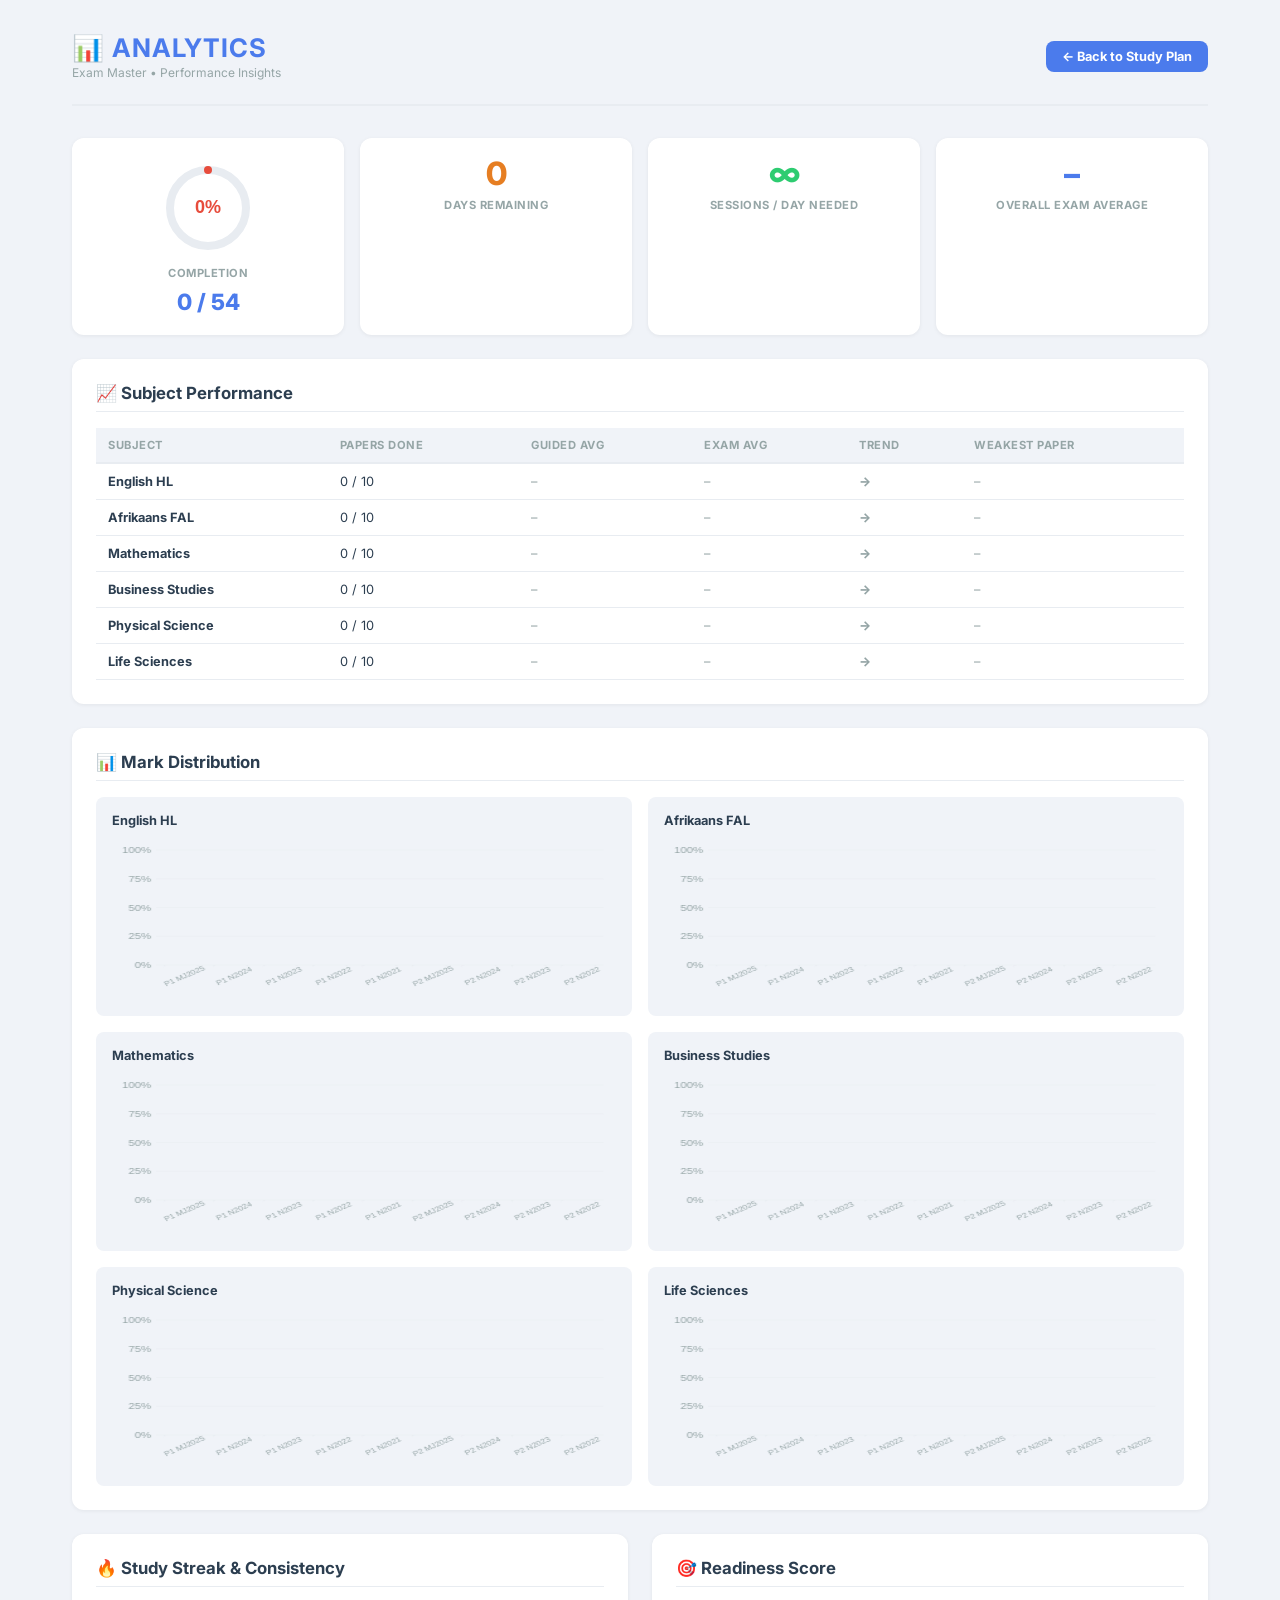
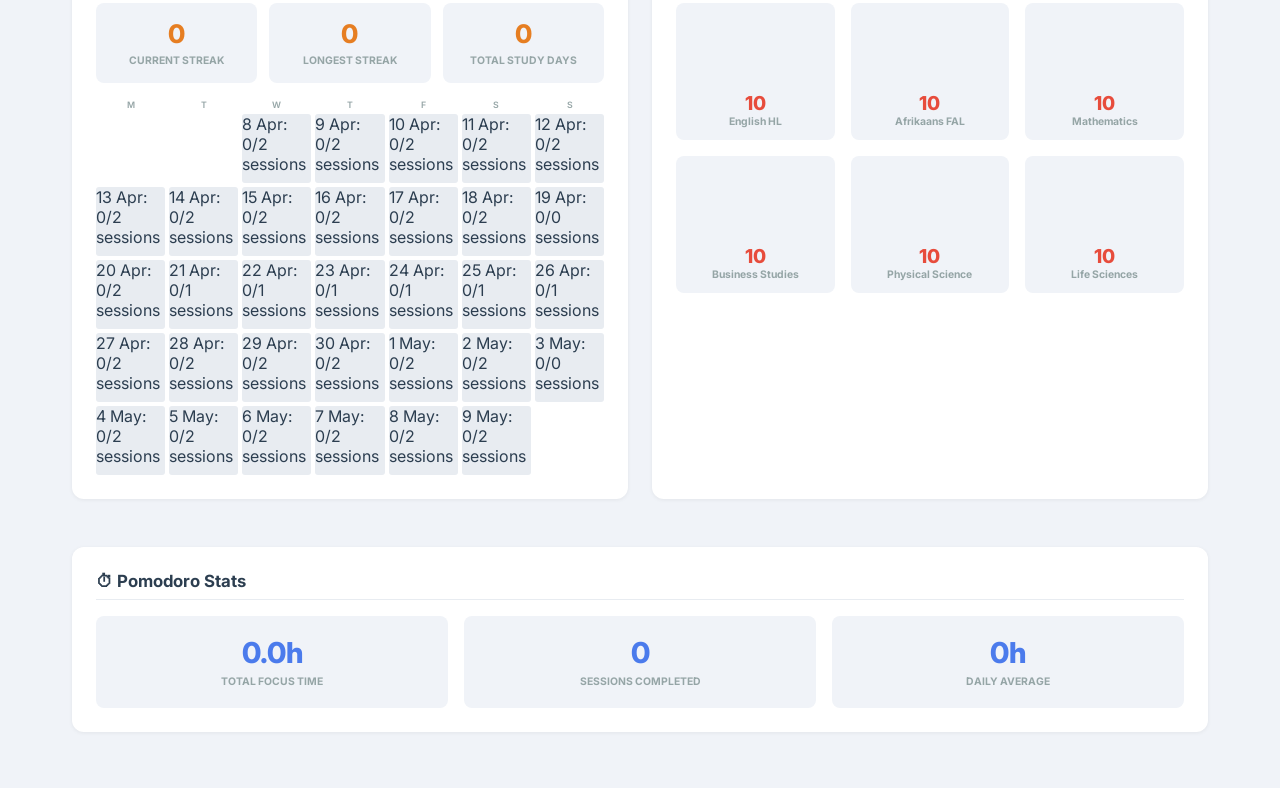
==== dashboard.html @ ef20d49c "Add full Analytics Dashboard with 6 sections: progress, performance table, mark charts, streak heatm" ====
<!DOCTYPE html>
<html lang="en">
<head>
    <meta charset="UTF-8">
    <meta name="viewport" content="width=device-width, initial-scale=1.0">
    <title>Exam Master – Analytics Dashboard</title>
    <meta name="description" content="Performance analytics and insights for Grade 12 NSC 2026 exam preparation.">
    <link rel="stylesheet" href="dashboard.css">
    <link rel="preconnect" href="https://fonts.googleapis.com">
    <link rel="preconnect" href="https://fonts.gstatic.com" crossorigin>
    <link href="https://fonts.googleapis.com/css2?family=Inter:wght@400;500;600;700;800&display=swap" rel="stylesheet">
</head>
<body>

    <!-- Header -->
    <header class="dash-header">
        <div>
            <h1>📊 ANALYTICS</h1>
            <p>Exam Master • Performance Insights</p>
        </div>
        <a href="index.html" class="back-btn">← Back to Study Plan</a>
    </header>

    <!-- Section 1: Hero Stats -->
    <section class="hero-strip" aria-label="Key statistics">
        <div class="hero-card">
            <canvas id="progress-ring" width="100" height="100"></canvas>
            <div class="hero-label">Completion</div>
            <div class="hero-value" id="hero-completion">0%</div>
        </div>
        <div class="hero-card">
            <div class="hero-big warn" id="hero-days">--</div>
            <div class="hero-label">Days Remaining</div>
        </div>
        <div class="hero-card">
            <div class="hero-big" id="hero-pace">--</div>
            <div class="hero-label">Sessions / Day Needed</div>
        </div>
        <div class="hero-card">
            <div class="hero-big" id="hero-exam-avg">–</div>
            <div class="hero-label">Overall Exam Average</div>
        </div>
    </section>

    <!-- Section 2: Subject Performance Table -->
    <section class="dash-section" aria-label="Subject performance">
        <h2>📈 Subject Performance</h2>
        <div class="table-wrap">
            <table id="perf-table">
                <thead>
                    <tr>
                        <th>Subject</th>
                        <th>Papers Done</th>
                        <th>Guided Avg</th>
                        <th>Exam Avg</th>
                        <th>Trend</th>
                        <th>Weakest Paper</th>
                    </tr>
                </thead>
                <tbody id="perf-tbody"></tbody>
            </table>
        </div>
    </section>

    <!-- Section 3: Mark Distribution -->
    <section class="dash-section" aria-label="Mark distribution charts">
        <h2>📊 Mark Distribution</h2>
        <div class="chart-grid" id="mark-charts"></div>
    </section>

    <!-- Section 4 & 5: Streak + Readiness -->
    <div class="split-section">
        <section class="dash-section" aria-label="Study streak">
            <h2>🔥 Study Streak & Consistency</h2>
            <div class="streak-stats">
                <div class="streak-card">
                    <div class="streak-big" id="current-streak">0</div>
                    <div class="streak-label">Current Streak</div>
                </div>
                <div class="streak-card">
                    <div class="streak-big" id="longest-streak">0</div>
                    <div class="streak-label">Longest Streak</div>
                </div>
                <div class="streak-card">
                    <div class="streak-big" id="total-study-days">0</div>
                    <div class="streak-label">Total Study Days</div>
                </div>
            </div>
            <div id="heatmap" class="heatmap-grid"></div>
        </section>

        <section class="dash-section" aria-label="Readiness scores">
            <h2>🎯 Readiness Score</h2>
            <div class="readiness-grid" id="readiness-grid"></div>
        </section>
    </div>

    <!-- Section 6: Pomodoro Stats -->
    <section class="dash-section" aria-label="Pomodoro statistics">
        <h2>⏱ Pomodoro Stats</h2>
        <div class="pomo-stats">
            <div class="pomo-card">
                <div class="pomo-big" id="pomo-total-hours">0h</div>
                <div class="pomo-label">Total Focus Time</div>
            </div>
            <div class="pomo-card">
                <div class="pomo-big" id="pomo-sessions">0</div>
                <div class="pomo-label">Sessions Completed</div>
            </div>
            <div class="pomo-card">
                <div class="pomo-big" id="pomo-daily-avg">0h</div>
                <div class="pomo-label">Daily Average</div>
            </div>
        </div>
    </section>

    <script src="dashboard.js"></script>
</body>
</html>
---- dashboard.css ----
:root {
    --primary: #4b7bec;
    --secondary: #e67e22;
    --success: #2ecc71;
    --danger: #e74c3c;
    --bg-main: #f0f3f8;
    --bg-card: #ffffff;
    --text-main: #2c3e50;
    --text-muted: #95a5a6;
    --glass: #e8ecf1;
    --font: 'Inter', -apple-system, sans-serif;
}

* { margin: 0; padding: 0; box-sizing: border-box; }

body {
    font-family: var(--font);
    background: var(--bg-main);
    color: var(--text-main);
    min-height: 100vh;
    padding: 2rem;
    max-width: 1200px;
    margin: 0 auto;
}

/* ── Header ── */
.dash-header {
    display: flex;
    justify-content: space-between;
    align-items: center;
    margin-bottom: 2rem;
    padding-bottom: 1.5rem;
    border-bottom: 2px solid var(--glass);
}

.dash-header h1 {
    font-size: 1.6rem;
    color: var(--primary);
    letter-spacing: 1px;
}

.dash-header p {
    font-size: 0.75rem;
    color: var(--text-muted);
    margin-top: 2px;
}

.back-btn {
    display: inline-flex;
    align-items: center;
    gap: 6px;
    padding: 8px 16px;
    background: var(--primary);
    color: #fff;
    text-decoration: none;
    border-radius: 8px;
    font-size: 0.8rem;
    font-weight: 700;
    transition: opacity 0.2s;
}

.back-btn:hover { opacity: 0.85; }

/* ── Cards / Sections ── */
.dash-section {
    background: var(--bg-card);
    border-radius: 12px;
    padding: 1.5rem;
    margin-bottom: 1.5rem;
    box-shadow: 0 1px 4px rgba(0,0,0,0.06);
    animation: fadeUp 0.4s ease both;
}

.dash-section h2 {
    font-size: 1.05rem;
    margin-bottom: 1rem;
    padding-bottom: 0.5rem;
    border-bottom: 1px solid var(--glass);
}

@keyframes fadeUp {
    from { opacity: 0; transform: translateY(12px); }
    to   { opacity: 1; transform: translateY(0); }
}

/* ── Section 1: Hero Strip ── */
.hero-strip {
    display: grid;
    grid-template-columns: repeat(4, 1fr);
    gap: 1rem;
    margin-bottom: 1.5rem;
}

.hero-card {
    background: var(--bg-card);
    border-radius: 12px;
    padding: 1.25rem;
    text-align: center;
    box-shadow: 0 1px 4px rgba(0,0,0,0.06);
    animation: fadeUp 0.4s ease both;
    display: flex;
    flex-direction: column;
    align-items: center;
    gap: 8px;
}

.hero-card canvas { display: block; }

.hero-big {
    font-size: 2rem;
    font-weight: 800;
    color: var(--primary);
    line-height: 1;
}

.hero-big.warn { color: var(--secondary); }
.hero-big.good { color: var(--success); }
.hero-big.bad  { color: var(--danger); }

.hero-label {
    font-size: 0.7rem;
    font-weight: 700;
    color: var(--text-muted);
    text-transform: uppercase;
    letter-spacing: 0.5px;
}

.hero-value {
    font-size: 1.4rem;
    font-weight: 800;
    color: var(--primary);
}

/* ── Section 2: Performance Table ── */
.table-wrap { overflow-x: auto; }

#perf-table {
    width: 100%;
    border-collapse: collapse;
    font-size: 0.8rem;
}

#perf-table th {
    text-align: left;
    padding: 10px 12px;
    background: var(--bg-main);
    font-weight: 700;
    font-size: 0.7rem;
    text-transform: uppercase;
    letter-spacing: 0.5px;
    color: var(--text-muted);
    border-bottom: 2px solid var(--glass);
}

#perf-table td {
    padding: 10px 12px;
    border-bottom: 1px solid var(--glass);
    vertical-align: middle;
}

#perf-table tbody tr:hover {
    background: rgba(75, 123, 236, 0.03);
}

.trend-up { color: var(--success); font-weight: 800; }
.trend-down { color: var(--danger); font-weight: 800; }
.trend-flat { color: var(--text-muted); font-weight: 800; }
.mark-badge {
    display: inline-block;
    padding: 2px 8px;
    border-radius: 4px;
    font-weight: 700;
    font-size: 0.75rem;
}
.mark-good { background: rgba(46,204,113,0.12); color: var(--success); }
.mark-mid  { background: rgba(230,126,34,0.12); color: var(--secondary); }
.mark-bad  { background: rgba(231,76,60,0.12); color: var(--danger); }
.mark-none { color: var(--text-muted); }

/* ── Section 3: Mark Distribution Charts ── */
.chart-grid {
    display: grid;
    grid-template-columns: repeat(2, 1fr);
    gap: 1rem;
}

.chart-card {
    background: var(--bg-main);
    border-radius: 8px;
    padding: 1rem;
}

.chart-card h3 {
    font-size: 0.8rem;
    margin-bottom: 0.75rem;
    color: var(--text-main);
}

.chart-card canvas {
    width: 100%;
    height: 160px;
    display: block;
}

/* ── Section 4 & 5: Split ── */
.split-section {
    display: grid;
    grid-template-columns: 1fr 1fr;
    gap: 1.5rem;
    margin-bottom: 1.5rem;
}

.streak-stats {
    display: grid;
    grid-template-columns: repeat(3, 1fr);
    gap: 0.75rem;
    margin-bottom: 1rem;
}

.streak-card {
    text-align: center;
    padding: 1rem;
    background: var(--bg-main);
    border-radius: 8px;
}

.streak-big {
    font-size: 1.6rem;
    font-weight: 800;
    color: var(--secondary);
    line-height: 1.2;
}

.streak-label {
    font-size: 0.65rem;
    color: var(--text-muted);
    font-weight: 700;
    text-transform: uppercase;
    margin-top: 4px;
}

/* Heatmap */
.heatmap-grid {
    display: grid;
    grid-template-columns: repeat(7, 1fr);
    gap: 4px;
}

.heatmap-cell {
    aspect-ratio: 1;
    border-radius: 3px;
    background: var(--glass);
    position: relative;
    cursor: default;
    transition: transform 0.15s;
}

.heatmap-cell:hover { transform: scale(1.2); }
.heatmap-cell[title]::after { content: attr(title); }
.heat-0 { background: var(--glass); }
.heat-1 { background: rgba(46,204,113,0.3); }
.heat-2 { background: rgba(46,204,113,0.6); }
.heat-3 { background: rgba(46,204,113,1); }

.heatmap-label {
    font-size: 0.55rem;
    color: var(--text-muted);
    text-align: center;
    font-weight: 600;
}

/* ── Section 5: Readiness Gauges ── */
.readiness-grid {
    display: grid;
    grid-template-columns: repeat(3, 1fr);
    gap: 1rem;
}

.gauge-card {
    text-align: center;
    padding: 0.75rem;
    background: var(--bg-main);
    border-radius: 8px;
}

.gauge-card canvas {
    display: block;
    margin: 0 auto 6px;
}

.gauge-label {
    font-size: 0.65rem;
    font-weight: 700;
    color: var(--text-muted);
}

.gauge-score {
    font-size: 1.2rem;
    font-weight: 800;
}

/* ── Section 6: Pomodoro Stats ── */
.pomo-stats {
    display: grid;
    grid-template-columns: repeat(3, 1fr);
    gap: 1rem;
}

.pomo-card {
    text-align: center;
    padding: 1.25rem;
    background: var(--bg-main);
    border-radius: 8px;
}

.pomo-big {
    font-size: 1.8rem;
    font-weight: 800;
    color: var(--primary);
    line-height: 1.2;
}

.pomo-label {
    font-size: 0.65rem;
    font-weight: 700;
    color: var(--text-muted);
    text-transform: uppercase;
    margin-top: 4px;
}

/* ── Responsive ── */
@media (max-width: 768px) {
    body { padding: 1rem; }
    .hero-strip { grid-template-columns: repeat(2, 1fr); }
    .chart-grid { grid-template-columns: 1fr; }
    .split-section { grid-template-columns: 1fr; }
    .readiness-grid { grid-template-columns: repeat(2, 1fr); }
    .dash-header { flex-direction: column; gap: 1rem; text-align: center; }
}

@media (max-width: 480px) {
    .hero-strip { grid-template-columns: 1fr; }
    .streak-stats { grid-template-columns: 1fr; }
    .pomo-stats { grid-template-columns: 1fr; }
    .readiness-grid { grid-template-columns: 1fr; }
}

@media (prefers-reduced-motion: reduce) {
    *, *::before, *::after {
        animation-duration: 0.01ms !important;
        transition-duration: 0.01ms !important;
    }
}
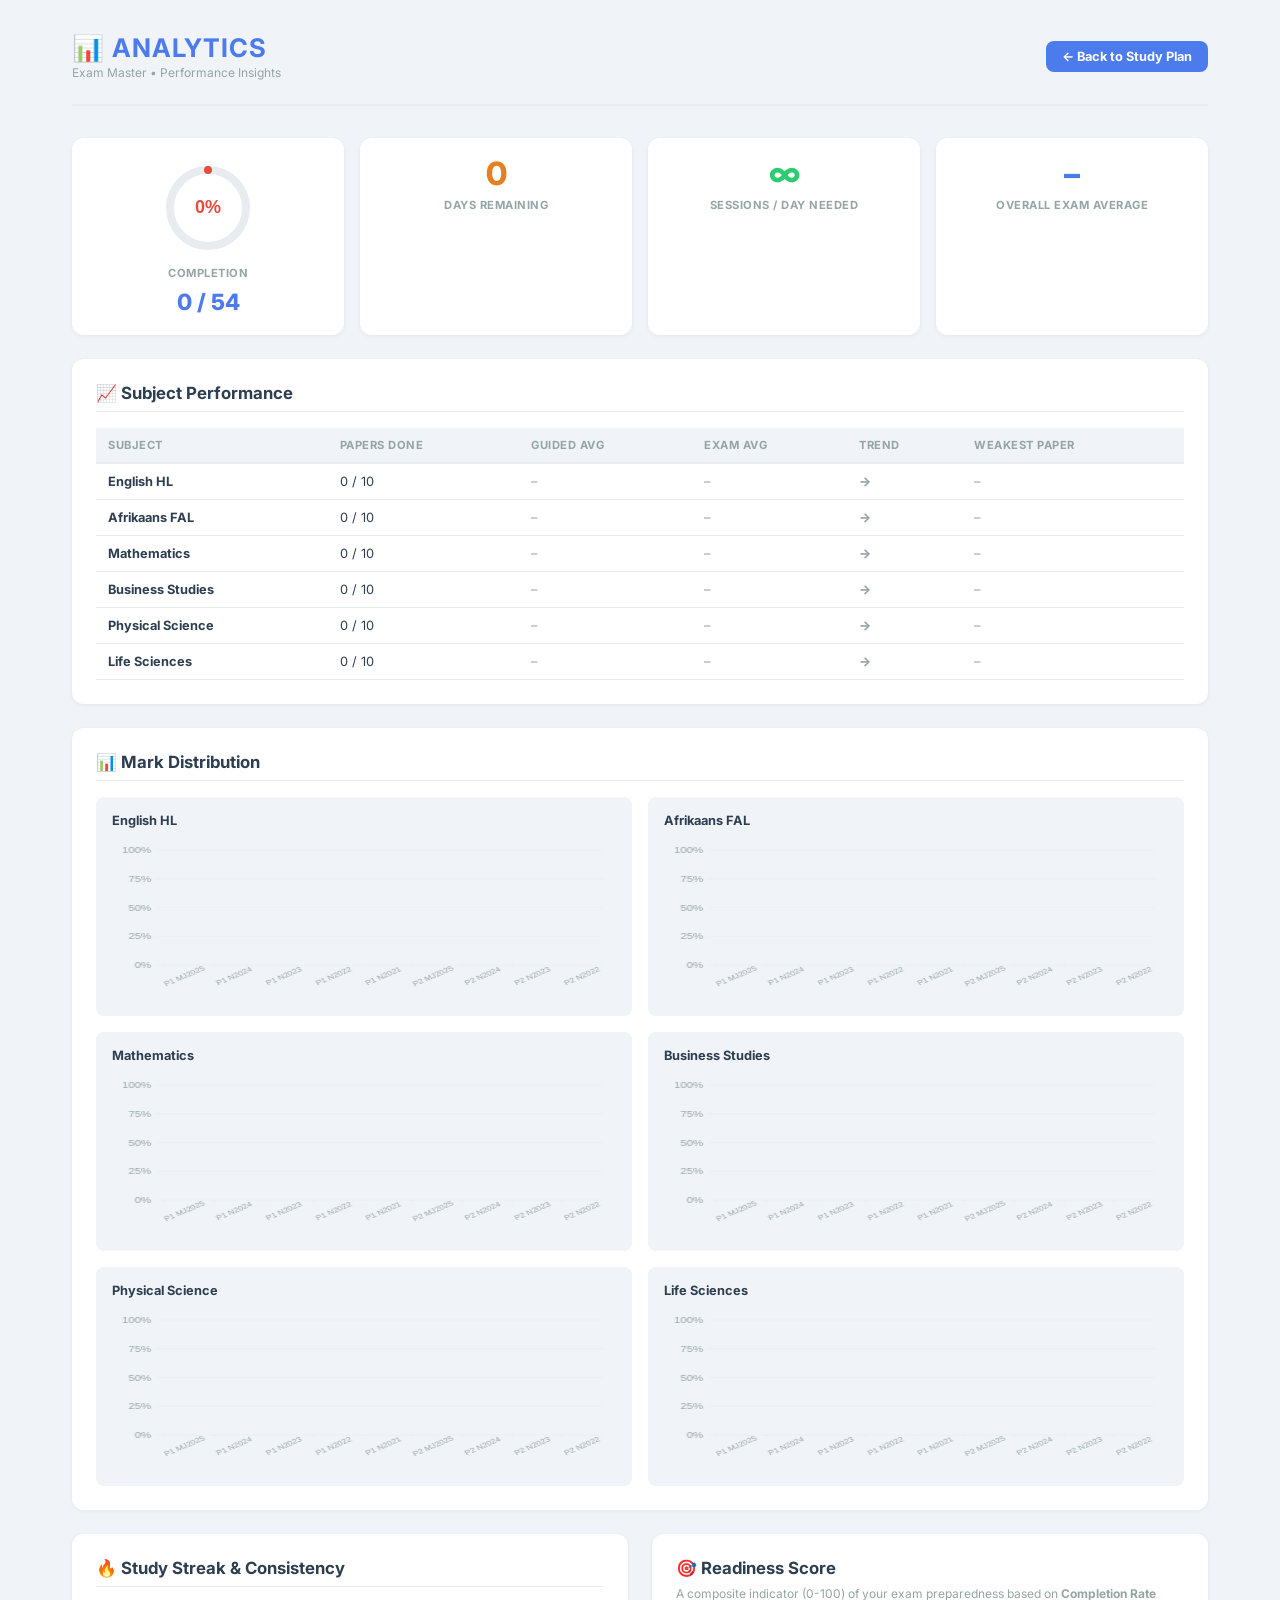
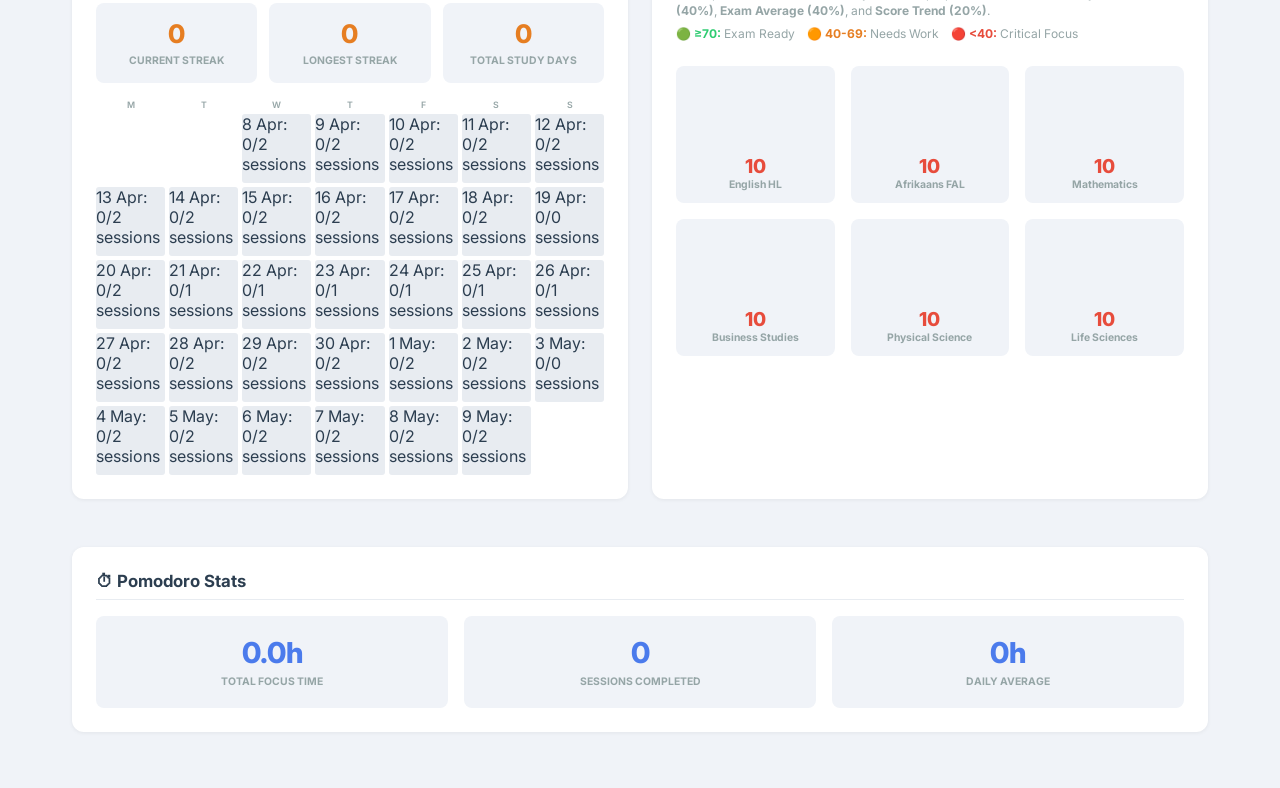
==== commit 8b338231: "Add interpretation text to Readiness Score section" ====
--- a/dashboard.html
+++ b/dashboard.html
@@ -90,7 +90,15 @@
         </section>
 
         <section class="dash-section" aria-label="Readiness scores">
-            <h2>🎯 Readiness Score</h2>
+            <h2 style="border-bottom: none; margin-bottom: 0.5rem; padding-bottom: 0;">🎯 Readiness Score</h2>
+            <p style="font-size: 0.75rem; color: var(--text-muted); margin-bottom: 1.5rem; line-height: 1.4;">
+                A composite indicator (0-100) of your exam preparedness based on <strong>Completion Rate (40%)</strong>, <strong>Exam Average (40%)</strong>, and <strong>Score Trend (20%)</strong>.<br>
+                <span style="display: inline-block; margin-top: 6px;">
+                    <span style="color: var(--success); font-weight: 700;">🟢 ≥70:</span> Exam Ready &nbsp;&nbsp;
+                    <span style="color: var(--secondary); font-weight: 700;">🟠 40-69:</span> Needs Work &nbsp;&nbsp;
+                    <span style="color: var(--danger); font-weight: 700;">🔴 &lt;40:</span> Critical Focus
+                </span>
+            </p>
             <div class="readiness-grid" id="readiness-grid"></div>
         </section>
     </div>
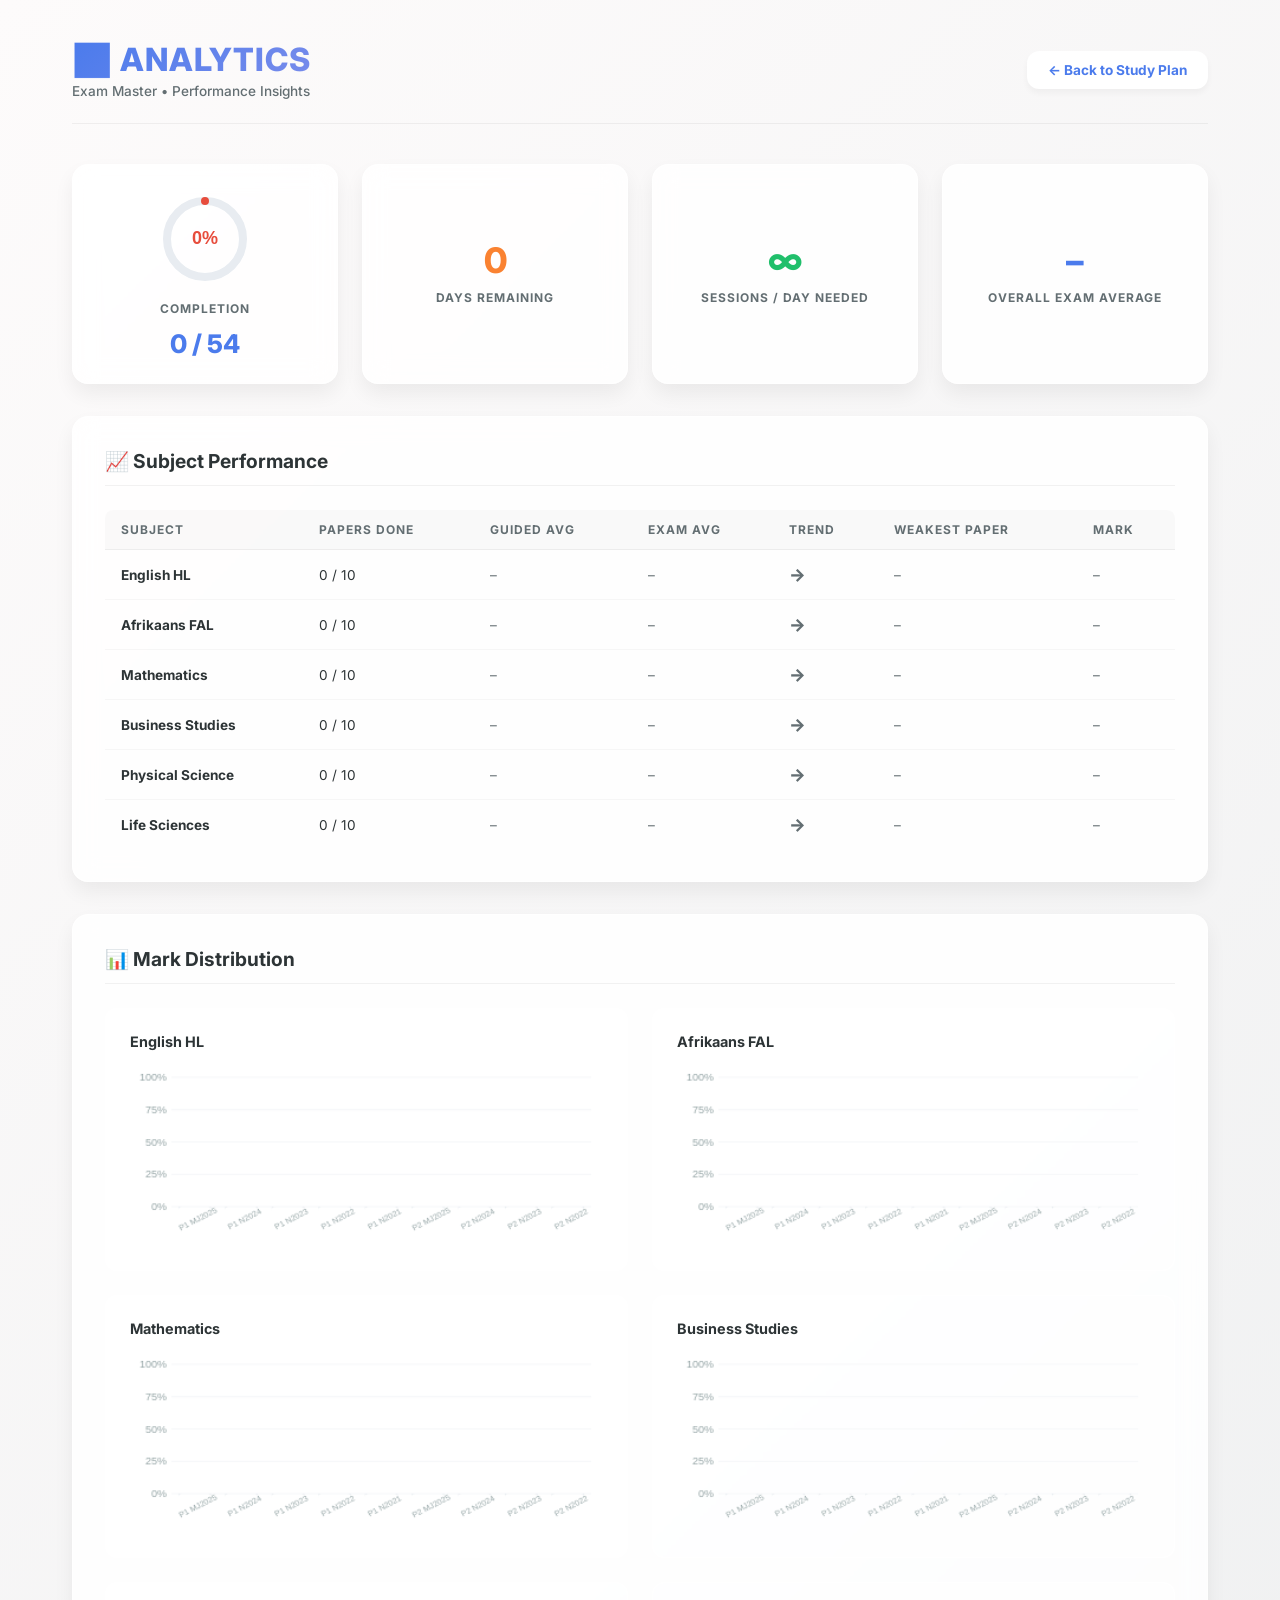
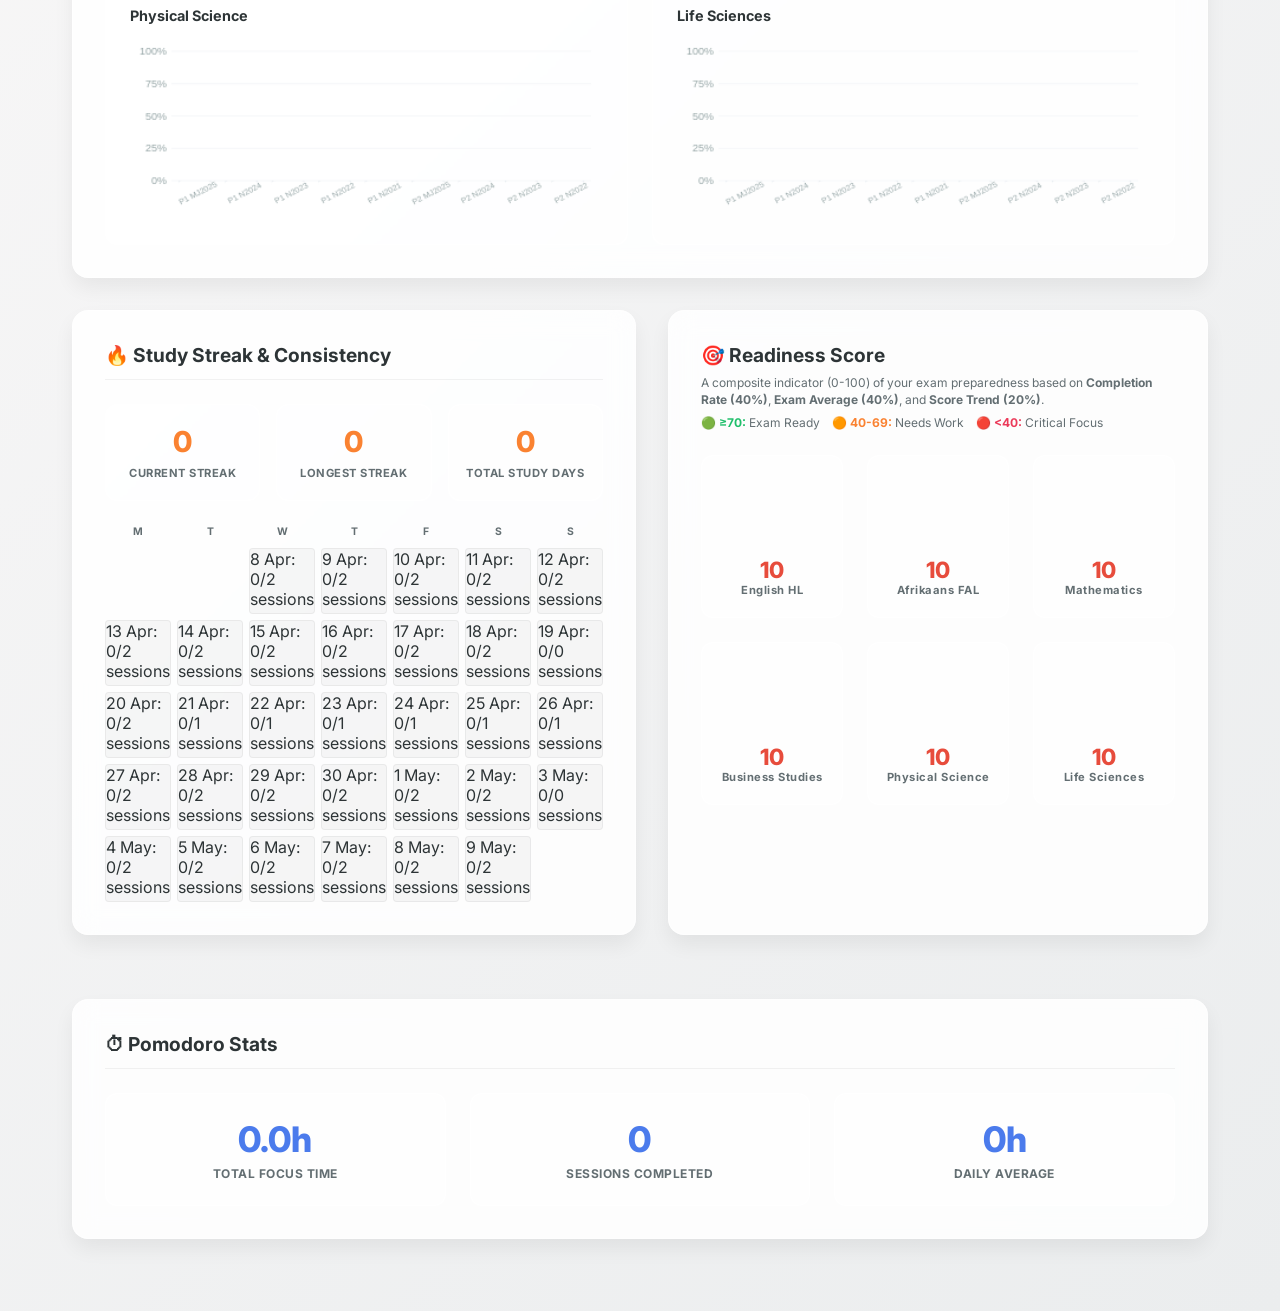
==== commit 39687a39: "Split Weakest Paper into separate Paper and Mark columns for better alignment" ====
--- a/dashboard.html
+++ b/dashboard.html
@@ -55,6 +55,7 @@
                         <th>Exam Avg</th>
                         <th>Trend</th>
                         <th>Weakest Paper</th>
+                        <th>Mark</th>
                     </tr>
                 </thead>
                 <tbody id="perf-tbody"></tbody>
--- a/dashboard.css
+++ b/dashboard.css
@@ -1,13 +1,19 @@
 :root {
     --primary: #4b7bec;
-    --secondary: #e67e22;
-    --success: #2ecc71;
-    --danger: #e74c3c;
-    --bg-main: #f0f3f8;
-    --bg-card: #ffffff;
-    --text-main: #2c3e50;
-    --text-muted: #95a5a6;
-    --glass: #e8ecf1;
+    --primary-light: #778beb;
+    --secondary: #fa8231;
+    --secondary-light: #fed330;
+    --success: #20bf6b;
+    --danger: #eb3b5a;
+    --bg-main: #f4f7f6;
+    --bg-card: rgba(255, 255, 255, 0.85);
+    --text-main: #2d3436;
+    --text-muted: #636e72;
+    --glass: rgba(223, 230, 233, 0.7);
+    --glass-border: rgba(255, 255, 255, 0.5);
+    --shadow-sm: 0 4px 6px rgba(0, 0, 0, 0.04);
+    --shadow-md: 0 10px 20px rgba(0, 0, 0, 0.06);
+    --shadow-hover: 0 15px 30px rgba(75, 123, 236, 0.15);
     --font: 'Inter', -apple-system, sans-serif;
 }
 
@@ -15,10 +21,10 @@
 
 body {
     font-family: var(--font);
-    background: var(--bg-main);
+    background: linear-gradient(135deg, #fdfbfb 0%, #ebedee 100%);
     color: var(--text-main);
     min-height: 100vh;
-    padding: 2rem;
+    padding: 2.5rem 2rem;
     max-width: 1200px;
     margin: 0 auto;
 }
@@ -28,58 +34,79 @@
     display: flex;
     justify-content: space-between;
     align-items: center;
-    margin-bottom: 2rem;
+    margin-bottom: 2.5rem;
     padding-bottom: 1.5rem;
-    border-bottom: 2px solid var(--glass);
+    border-bottom: 1px solid rgba(0,0,0,0.05);
 }
 
 .dash-header h1 {
-    font-size: 1.6rem;
-    color: var(--primary);
+    font-size: 2rem;
+    background: linear-gradient(135deg, var(--primary), var(--primary-light));
+    -webkit-background-clip: text;
+    -webkit-text-fill-color: transparent;
     letter-spacing: 1px;
+    font-weight: 800;
 }
 
 .dash-header p {
-    font-size: 0.75rem;
-    color: var(--text-muted);
-    margin-top: 2px;
+    font-size: 0.85rem;
+    color: var(--text-muted);
+    margin-top: 4px;
+    font-weight: 500;
 }
 
 .back-btn {
     display: inline-flex;
     align-items: center;
-    gap: 6px;
-    padding: 8px 16px;
+    gap: 8px;
+    padding: 10px 20px;
+    background: #fff;
+    color: var(--primary);
+    text-decoration: none;
+    border-radius: 12px;
+    font-size: 0.85rem;
+    font-weight: 700;
+    box-shadow: var(--shadow-sm);
+    border: 1px solid var(--glass-border);
+    transition: all 0.3s cubic-bezier(0.25, 0.8, 0.25, 1);
+}
+
+.back-btn:hover { 
+    transform: translateY(-2px);
+    box-shadow: var(--shadow-md);
     background: var(--primary);
     color: #fff;
-    text-decoration: none;
-    border-radius: 8px;
-    font-size: 0.8rem;
-    font-weight: 700;
-    transition: opacity 0.2s;
-}
-
-.back-btn:hover { opacity: 0.85; }
+}
 
 /* ── Cards / Sections ── */
 .dash-section {
     background: var(--bg-card);
-    border-radius: 12px;
-    padding: 1.5rem;
+    backdrop-filter: blur(12px);
+    -webkit-backdrop-filter: blur(12px);
+    border: 1px solid var(--glass-border);
+    border-radius: 16px;
+    padding: 2rem;
+    margin-bottom: 2rem;
+    box-shadow: var(--shadow-md);
+    animation: fadeUp 0.6s cubic-bezier(0.16, 1, 0.3, 1) both;
+    transition: transform 0.3s ease, box-shadow 0.3s ease;
+}
+
+.dash-section:hover {
+    box-shadow: var(--shadow-hover);
+}
+
+.dash-section h2 {
+    font-size: 1.2rem;
+    color: var(--text-main);
     margin-bottom: 1.5rem;
-    box-shadow: 0 1px 4px rgba(0,0,0,0.06);
-    animation: fadeUp 0.4s ease both;
-}
-
-.dash-section h2 {
-    font-size: 1.05rem;
-    margin-bottom: 1rem;
-    padding-bottom: 0.5rem;
-    border-bottom: 1px solid var(--glass);
+    padding-bottom: 0.75rem;
+    border-bottom: 1px solid rgba(0,0,0,0.05);
+    font-weight: 700;
 }
 
 @keyframes fadeUp {
-    from { opacity: 0; transform: translateY(12px); }
+    from { opacity: 0; transform: translateY(20px); }
     to   { opacity: 1; transform: translateY(0); }
 }
 
@@ -87,27 +114,37 @@
 .hero-strip {
     display: grid;
     grid-template-columns: repeat(4, 1fr);
-    gap: 1rem;
-    margin-bottom: 1.5rem;
+    gap: 1.5rem;
+    margin-bottom: 2rem;
 }
 
 .hero-card {
     background: var(--bg-card);
-    border-radius: 12px;
-    padding: 1.25rem;
+    backdrop-filter: blur(12px);
+    -webkit-backdrop-filter: blur(12px);
+    border: 1px solid var(--glass-border);
+    border-radius: 16px;
+    padding: 1.5rem;
     text-align: center;
-    box-shadow: 0 1px 4px rgba(0,0,0,0.06);
-    animation: fadeUp 0.4s ease both;
+    box-shadow: var(--shadow-md);
+    animation: fadeUp 0.6s cubic-bezier(0.16, 1, 0.3, 1) both;
     display: flex;
     flex-direction: column;
     align-items: center;
-    gap: 8px;
+    justify-content: center;
+    gap: 12px;
+    transition: transform 0.3s ease, box-shadow 0.3s ease;
+}
+
+.hero-card:hover {
+    transform: translateY(-4px);
+    box-shadow: var(--shadow-hover);
 }
 
 .hero-card canvas { display: block; }
 
 .hero-big {
-    font-size: 2rem;
+    font-size: 2.2rem;
     font-weight: 800;
     color: var(--primary);
     line-height: 1;
@@ -118,87 +155,102 @@
 .hero-big.bad  { color: var(--danger); }
 
 .hero-label {
-    font-size: 0.7rem;
+    font-size: 0.75rem;
     font-weight: 700;
     color: var(--text-muted);
     text-transform: uppercase;
-    letter-spacing: 0.5px;
+    letter-spacing: 1px;
 }
 
 .hero-value {
-    font-size: 1.4rem;
+    font-size: 1.6rem;
     font-weight: 800;
     color: var(--primary);
 }
 
 /* ── Section 2: Performance Table ── */
-.table-wrap { overflow-x: auto; }
+.table-wrap { overflow-x: auto; border-radius: 8px; }
 
 #perf-table {
     width: 100%;
-    border-collapse: collapse;
-    font-size: 0.8rem;
+    border-collapse: separate;
+    border-spacing: 0;
+    font-size: 0.85rem;
 }
 
 #perf-table th {
     text-align: left;
-    padding: 10px 12px;
-    background: var(--bg-main);
-    font-weight: 700;
-    font-size: 0.7rem;
+    padding: 12px 16px;
+    background: rgba(0,0,0,0.02);
+    font-weight: 700;
+    font-size: 0.75rem;
     text-transform: uppercase;
-    letter-spacing: 0.5px;
-    color: var(--text-muted);
-    border-bottom: 2px solid var(--glass);
+    letter-spacing: 1px;
+    color: var(--text-muted);
+    border-bottom: 1px solid rgba(0,0,0,0.05);
 }
 
 #perf-table td {
-    padding: 10px 12px;
-    border-bottom: 1px solid var(--glass);
+    padding: 14px 16px;
+    border-bottom: 1px solid rgba(0,0,0,0.03);
     vertical-align: middle;
-}
-
-#perf-table tbody tr:hover {
-    background: rgba(75, 123, 236, 0.03);
-}
-
-.trend-up { color: var(--success); font-weight: 800; }
-.trend-down { color: var(--danger); font-weight: 800; }
-.trend-flat { color: var(--text-muted); font-weight: 800; }
+    transition: background 0.2s;
+}
+
+#perf-table tbody tr:last-child td {
+    border-bottom: none;
+}
+
+#perf-table tbody tr:hover td {
+    background: rgba(75, 123, 236, 0.04);
+}
+
+.trend-up { color: var(--success); font-weight: 800; font-size: 1.1rem; }
+.trend-down { color: var(--danger); font-weight: 800; font-size: 1.1rem; }
+.trend-flat { color: var(--text-muted); font-weight: 800; font-size: 1.1rem; }
 .mark-badge {
-    display: inline-block;
-    padding: 2px 8px;
-    border-radius: 4px;
+    display: inline-flex;
+    align-items: center;
+    justify-content: center;
+    padding: 4px 10px;
+    border-radius: 6px;
     font-weight: 700;
     font-size: 0.75rem;
 }
-.mark-good { background: rgba(46,204,113,0.12); color: var(--success); }
-.mark-mid  { background: rgba(230,126,34,0.12); color: var(--secondary); }
-.mark-bad  { background: rgba(231,76,60,0.12); color: var(--danger); }
+.mark-good { background: rgba(32,191,107,0.15); color: var(--success); }
+.mark-mid  { background: rgba(250,130,49,0.15); color: var(--secondary); }
+.mark-bad  { background: rgba(235,59,90,0.15); color: var(--danger); }
 .mark-none { color: var(--text-muted); }
 
 /* ── Section 3: Mark Distribution Charts ── */
 .chart-grid {
     display: grid;
     grid-template-columns: repeat(2, 1fr);
-    gap: 1rem;
+    gap: 1.5rem;
 }
 
 .chart-card {
-    background: var(--bg-main);
-    border-radius: 8px;
-    padding: 1rem;
+    background: rgba(255,255,255,0.5);
+    border: 1px solid var(--glass-border);
+    border-radius: 12px;
+    padding: 1.5rem;
+    transition: transform 0.3s ease;
+}
+
+.chart-card:hover {
+    transform: translateY(-2px);
 }
 
 .chart-card h3 {
-    font-size: 0.8rem;
-    margin-bottom: 0.75rem;
+    font-size: 0.9rem;
+    margin-bottom: 1rem;
     color: var(--text-main);
+    font-weight: 700;
 }
 
 .chart-card canvas {
     width: 100%;
-    height: 160px;
+    height: 180px;
     display: block;
 }
 
@@ -206,96 +258,116 @@
 .split-section {
     display: grid;
     grid-template-columns: 1fr 1fr;
-    gap: 1.5rem;
+    gap: 2rem;
+    margin-bottom: 2rem;
+}
+
+.streak-stats {
+    display: grid;
+    grid-template-columns: repeat(3, 1fr);
+    gap: 1rem;
     margin-bottom: 1.5rem;
-}
-
-.streak-stats {
-    display: grid;
-    grid-template-columns: repeat(3, 1fr);
-    gap: 0.75rem;
-    margin-bottom: 1rem;
 }
 
 .streak-card {
     text-align: center;
-    padding: 1rem;
-    background: var(--bg-main);
-    border-radius: 8px;
+    padding: 1.25rem 1rem;
+    background: rgba(255,255,255,0.5);
+    border: 1px solid var(--glass-border);
+    border-radius: 12px;
+    transition: transform 0.3s ease;
+}
+
+.streak-card:hover {
+    transform: translateY(-2px);
 }
 
 .streak-big {
-    font-size: 1.6rem;
+    font-size: 1.8rem;
     font-weight: 800;
     color: var(--secondary);
     line-height: 1.2;
 }
 
 .streak-label {
-    font-size: 0.65rem;
+    font-size: 0.7rem;
     color: var(--text-muted);
     font-weight: 700;
     text-transform: uppercase;
-    margin-top: 4px;
+    margin-top: 6px;
+    letter-spacing: 0.5px;
 }
 
 /* Heatmap */
 .heatmap-grid {
     display: grid;
     grid-template-columns: repeat(7, 1fr);
-    gap: 4px;
+    gap: 6px;
 }
 
 .heatmap-cell {
     aspect-ratio: 1;
-    border-radius: 3px;
+    border-radius: 4px;
     background: var(--glass);
     position: relative;
-    cursor: default;
-    transition: transform 0.15s;
-}
-
-.heatmap-cell:hover { transform: scale(1.2); }
+    cursor: pointer;
+    transition: all 0.2s cubic-bezier(0.175, 0.885, 0.32, 1.275);
+}
+
+.heatmap-cell:hover { 
+    transform: scale(1.3);
+    z-index: 10;
+    box-shadow: 0 4px 8px rgba(0,0,0,0.1);
+}
+
 .heatmap-cell[title]::after { content: attr(title); }
-.heat-0 { background: var(--glass); }
-.heat-1 { background: rgba(46,204,113,0.3); }
-.heat-2 { background: rgba(46,204,113,0.6); }
-.heat-3 { background: rgba(46,204,113,1); }
+.heat-0 { background: rgba(0,0,0,0.03); border: 1px solid rgba(0,0,0,0.05); }
+.heat-1 { background: rgba(32,191,107,0.3); }
+.heat-2 { background: rgba(32,191,107,0.6); }
+.heat-3 { background: rgba(32,191,107,1); box-shadow: 0 0 8px rgba(32,191,107,0.4); }
 
 .heatmap-label {
-    font-size: 0.55rem;
+    font-size: 0.65rem;
     color: var(--text-muted);
     text-align: center;
-    font-weight: 600;
+    font-weight: 700;
+    margin-bottom: 4px;
 }
 
 /* ── Section 5: Readiness Gauges ── */
 .readiness-grid {
     display: grid;
     grid-template-columns: repeat(3, 1fr);
-    gap: 1rem;
+    gap: 1.5rem;
 }
 
 .gauge-card {
     text-align: center;
-    padding: 0.75rem;
-    background: var(--bg-main);
-    border-radius: 8px;
+    padding: 1.25rem 1rem;
+    background: rgba(255,255,255,0.5);
+    border: 1px solid var(--glass-border);
+    border-radius: 12px;
+    transition: transform 0.3s ease;
+}
+
+.gauge-card:hover {
+    transform: translateY(-2px);
 }
 
 .gauge-card canvas {
     display: block;
-    margin: 0 auto 6px;
+    margin: 0 auto 10px;
 }
 
 .gauge-label {
-    font-size: 0.65rem;
-    font-weight: 700;
-    color: var(--text-muted);
+    font-size: 0.7rem;
+    font-weight: 700;
+    color: var(--text-muted);
+    letter-spacing: 0.5px;
 }
 
 .gauge-score {
-    font-size: 1.2rem;
+    font-size: 1.4rem;
     font-weight: 800;
 }
 
@@ -303,29 +375,36 @@
 .pomo-stats {
     display: grid;
     grid-template-columns: repeat(3, 1fr);
-    gap: 1rem;
+    gap: 1.5rem;
 }
 
 .pomo-card {
     text-align: center;
-    padding: 1.25rem;
-    background: var(--bg-main);
-    border-radius: 8px;
+    padding: 1.5rem;
+    background: rgba(255,255,255,0.5);
+    border: 1px solid var(--glass-border);
+    border-radius: 12px;
+    transition: transform 0.3s ease;
+}
+
+.pomo-card:hover {
+    transform: translateY(-2px);
 }
 
 .pomo-big {
-    font-size: 1.8rem;
+    font-size: 2.2rem;
     font-weight: 800;
     color: var(--primary);
     line-height: 1.2;
 }
 
 .pomo-label {
-    font-size: 0.65rem;
+    font-size: 0.75rem;
     font-weight: 700;
     color: var(--text-muted);
     text-transform: uppercase;
-    margin-top: 4px;
+    margin-top: 6px;
+    letter-spacing: 0.5px;
 }
 
 /* ── Responsive ── */
